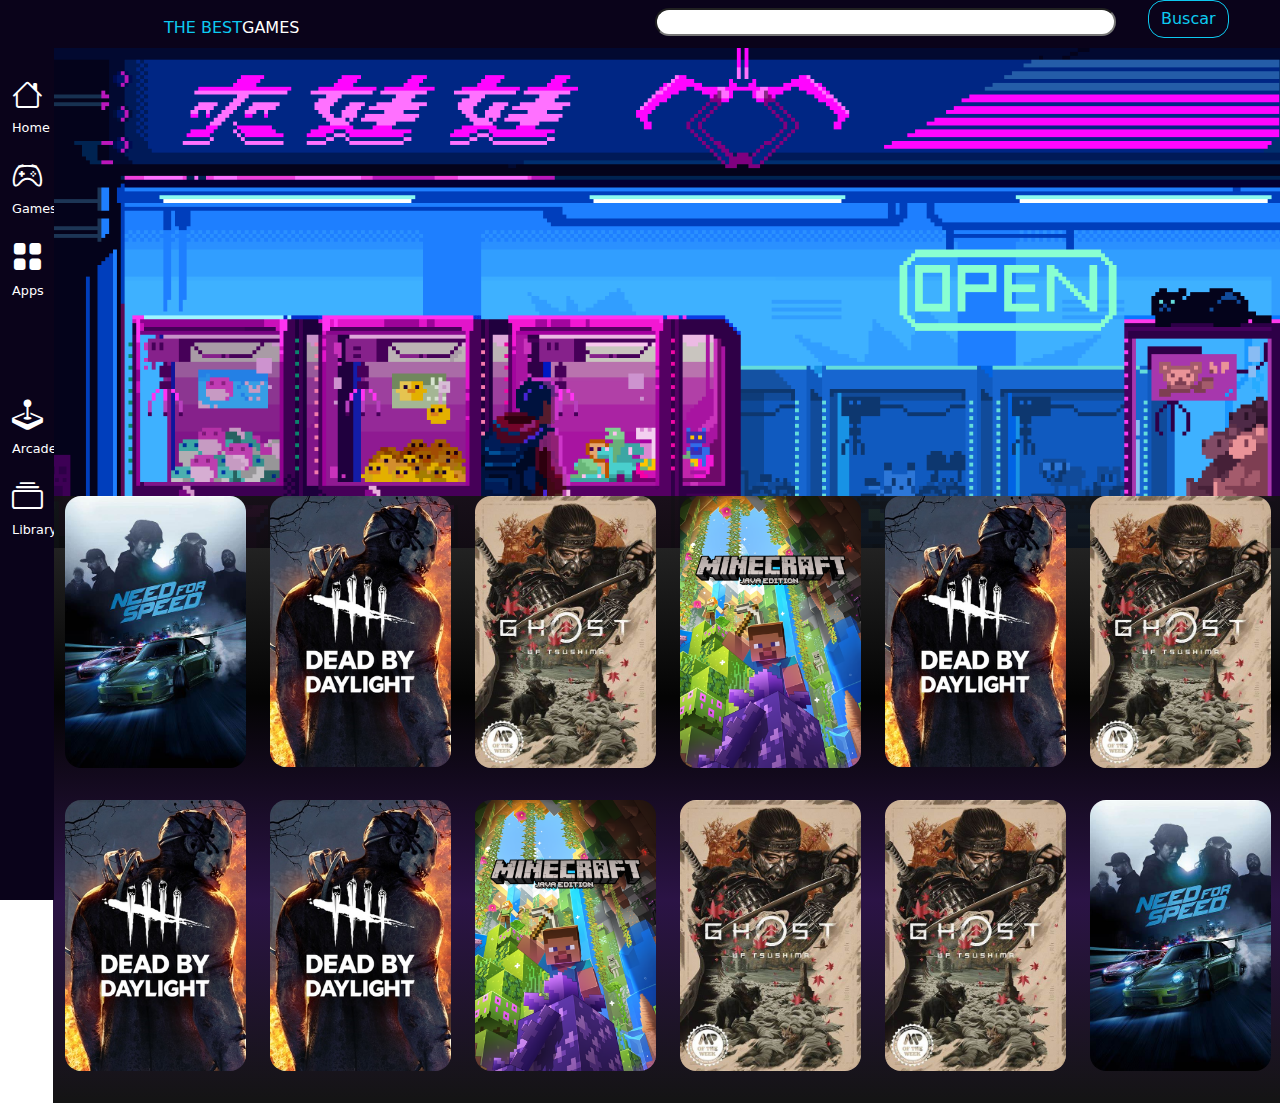
==== arcade.html @ 073401a4 "game" ====
<!DOCTYPE html>
<html lang="en">
<head>
    <meta charset="UTF-8">
    <meta name="viewport" content="width=device-width, initial-scale=1.0">
    <title>Document</title>
    <link href="https://cdn.jsdelivr.net/npm/bootstrap@5.3.3/dist/css/bootstrap.min.css" rel="stylesheet" integrity="sha384-QWTKZyjpPEjISv5WaRU9OFeRpok6YctnYmDr5pNlyT2bRjXh0JMhjY6hW+ALEwIH" crossorigin="anonymous">
    <link rel="stylesheet" href="https://cdn.jsdelivr.net/npm/bootstrap-icons@1.11.3/font/bootstrap-icons.min.css">
    <link rel="stylesheet" href="css/estilos.css">
    <link rel="stylesheet" href="css/game.css">

</head>
<body>
     
    <nav class=" nav fixed-top">
        <div class="col esquina">
            <div class="barra">
                <input type="checkbox" id="menu-toggle">
                <label for="menu-toggle" class="menu-icon pb-2 ">&#9776;</label>
                <div class="row menu-items">
                    <div class="col-12 si ">
                        <div class="row justify-content-center">
                            <div class="col pt-5 mt-4 ps-0 ">
                                <a class="text-decoration-none text-white" href="index.html">
                                    <div class="cursor">
                                        <i class="bi bi-house "></i>
                                        <p>Home</p>
                                    </div>
                                </a>
                               <a href="game.html" class="text-decoration-none text-white">
                                    <div class="cursor">
                                        <i class="bi bi-controller"></i>
                                        <p class="me-3">Games</p>
                                    </div>
                               </a>
                                <a href="apps.html" class="text-decoration-none text-white">
                                    <div class="cursor">
                                        <i class="bi bi-grid-fill"></i>
                                        <p>Apps</p>
                                    </div>
                                </a>
                                
                            </div>
                
                            <div class="col ps-0">
                                <a href="arcade.html" class="text-decoration-none text-white">
                                    <div class="cursor">
                                        <i class="bi bi-joystick"></i>
                                        <p class="">Arcade</p>
                                    </div>
                                </a>
                                
                                <a href="biblioteca.html" class="text-decoration-none text-white">
                                    <div class="cursor">
                                        <i class="bi bi-collection"></i>
                                        <p>Library</p>
                                    </div>
                                </a>
                            </div>
                        </div>
                    </div>
                </div>
            </div>
        </div>
        <div class="container ">
            <div class="row">
                
                
                <div class="col logo">            
                    <a href="#" class="navbar-brand text-white"><span class="text-info">THE BEST</span>GAMES</a>
                </div>
                <div class="col-8">
                    <div class="row">
                        <div class="col-10  text-end">
                            <input class="form-control-md me-2 rounded-4 fs-6">

                        </div>
                        <div class="col-2">
                            <button type="button" class="btn btn-outline-info rounded-4">Buscar</button>

                        </div>
                    </div>
                </div>
            </div>
        </div>
    </nav>

    <div class="fondo_arcade">
       
    </div>

    <div class="seccion ">
        <div class="container-fluid  ">
            <div class="row game_c ">
                <div class="col">
                    <div class="row mb-3 justify-content-center">
                        <div class="col-5 col-md-4 col-lg-2 mb-3 move">
                            <a href="producto.html"><img src="img/n1.jpg" class="rounded-4" alt=""></a>
                        </div>
                        <div class="col-5 col-md-4 col-lg-2 mb-3 move">
                            <a href="producto.html"><img src="img/j5.jpg" class="rounded-4" alt=""></a>
                        </div>
                        <div class="col-5 col-md-4 col-lg-2 mb-3 move">
                            <a href="producto.html"><img src="img/ghost.jpg" class="rounded-4" alt=""></a>
                        </div>
                        <div class="col-5 col-md-4 col-lg-2 mb-3 move">
                            <a href="producto.html"><img src="img/producto2.png" class="rounded-4" alt=""></a>
                        </div>
                        <div class="col-5 col-md-4 col-lg-2 mb-3 move">
                            <a href="producto.html"><img src="img/j5.jpg" class="rounded-4" alt=""></a>
                        </div>
                        <div class="col-5 col-md-4 col-lg-2 mb-3 move">
                            <a href="producto.html"><img src="img/ghost.jpg" class="rounded-4" alt=""></a>
                        </div>
                       
                    </div>
                    <div class="row mb-3 justify-content-center">
                        <div class="col-5 col-md-4 col-lg-2 mb-3 move">
                            <a href="producto.html"><img src="img/j5.jpg" class="rounded-4" alt=""></a>
                        </div>
                        <div class="col-5 col-md-4 col-lg-2 mb-3 move">
                            <a href="producto.html"><img src="img/j5.jpg" class="rounded-4" alt=""></a>
                        </div>
                        
                        <div class="col-5 col-md-4 col-lg-2 mb-3 move">
                            <a href="producto.html"><img src="img/producto2.png" class="rounded-4" alt=""></a>
                        </div>
                       
                        <div class="col-5 col-md-4 col-lg-2 mb-3 move">
                            <a href="producto.html"><img src="img/ghost.jpg" class="rounded-4" alt=""></a>
                        </div>
                        <div class="col-5 col-md-4 col-lg-2 mb-3 move">
                            <a href="producto.html"><img src="img/ghost.jpg" class="rounded-4" alt=""></a>
                        </div>
                        <div class="col-5 col-md-4 col-lg-2 mb-3 move">
                            <a href="producto.html"><img src="img/n1.jpg" class="rounded-4" alt=""></a>
                        </div>
                       
                    </div>
                    
                    
                </div>
            </div>
            
            
            
        </div>

    </div>


    

</body>
</html>
---- css/estilos.css ----
nav{
    background-color: rgb(10, 3, 26);
    width: 100%;
    height: 3em;
    position: fixed;
    color: white;
}
nav .row{
    width: 100%;
    margin: 0;
}

nav input{
    border-radius: 24px 24px;
    width: 80%;
}
nav i{
    font-size: 1.2em;
}
nav h2{
    font-size: 1.5em;
    padding: 0.2em;
    margin-left: 0.5em;
}

.barra{
    background-color: rgb(10, 3, 26);
    width: 3.4em;
    height: 100%;
    position: fixed;
    color: white;
    overflow: hidden;
}
.carrusel .row{
    height: 50%;
    margin-top: 4em;
}
.barra .col{
    font-size: 1.6em;
    text-align: center;
    margin: 0 auto;
    margin-bottom: 3em;
    cursor: pointer;
}
.barra .col p{
    font-size: 0.5em;
}
.barra .cursor{
    display: block;
}
.barra .cursor:hover{
    color: rgba(121, 110, 110, 0.685);
}
.menu-icon{
    display: none;
    font-size: 30px;
    cursor: pointer;
}
.menu-items{
    display: flex;
    
}
#menu-toggle{
    display: none;
}
.menu-items .cursor{
    flex: 1;
}

.fondo{ 
    padding: 1em;
    width: 100%;
    
    background-image: url('..//img/R.jpg');
    background-size: cover;
}

.fondo .col{
    cursor: pointer;
    margin-left: 4.5em;
    
}



img{
    max-width: 100%;
}


#carouselE1, .carousel-item{
    height: 400px;
}
.carrusel{
    width: 90%;
    margin-left: 3.5em;
}
.color{
    background-color: rgba(10, 3, 26, 0.952);
    background-image: linear-gradient( to right, rgb(75, 0, 146),  rgba(26, 10, 63, 0.63), rgba(13, 5, 34, 0.548) );

}

.contenido{
    
    background-color: rgba(10, 3, 26, 0.952);
    background-image: linear-gradient( to right, rgb(75, 0, 146),  rgba(26, 10, 63, 0.63), rgba(13, 5, 34, 0.548) );
    padding-top: 1em;
    padding-bottom: 1em;
    background-size: cover;
}
.contenido .imagen:hover{
    transform: scale(1.02);
    
}
.contenido .imagen{
    background-image: url('..//img/ky.jpg');
    background-size: cover;
    margin-left: 2em;
    cursor: pointer;
    margin-top: 2em;
    height: 300px;
}
.contenido .btn{
    margin-top: 250px;
}
.secret{
    height: 300px;
}
.contenido  .dos{
    background-image: url('..//img/p1.jpg');
    background-size: cover;
   
}
.contenido  .tres{
    background-image: url('..//img/p2.jpg');
    background-size: cover;
   
}
.contenido  .cuatro{
    background-image: url('..//img/p3.jpg');
    background-size: cover;
   
}
.contenido  .cinco{
    background-image: url('..//img/mine.jpg');
    background-size: cover;
   
}
.contenido  .seis{
    background-image: url('..//img/R.jpg');
    background-size: cover;
   
}
.contenido  .siete{
    background-image: url('..//img/maxresdefault.jpg');
    background-size: cover;
   
}
.contenido  .ocho{
    background-image: url('..//img/ky2.jpg');
    background-size: cover;
   
}
.contenido  .nueve{
    background-image: url('..//img/1592562319_787311_1598713886_noticia_normal.jpg');
    background-size: cover;
   
}


.contenido .row{
    width: 95%;
    margin-left: 64px;
    text-align: center;
    margin-top: 1em;
}

.contenido .row h4{
    margin-top: 7em;
}
.contenido p{
    color: white;
}

.container-fluid-dos{
    height: 20em;
   
    margin-top: -4em;
    background-color: rgba(10, 3, 26, 0.952);
    background-image: linear-gradient( to right, rgba(143, 124, 187, 0.952),  rgba(36, 14, 85, 0.952), rgba(10, 3, 26, 0.952) );
}


.container-fluid-tres{
    
    background-image: linear-gradient( to right, rgb(118, 84, 150),  rgba(31, 14, 73, 0.911), rgba(13, 6, 32, 0.973) );

}
.container .col{
    margin-right: 1em;
}



.degrada .uno{
    margin-left: 3em;
}
.degrada{
    margin-top:60px;
}

.container-fluid-tres .primero{
    margin-left: 10em;
}


.ancho{
    width: 96%;
    margin-left: 3.4em;
}
.titu:hover{
    transform: scaleX(0.98);
    transition-duration: 1s;
    cursor: pointer;

}
.fila{
    margin-top: -7em;
}
.fila2{
    margin-top: -3em;
    
}

.opaco{
    
    display: flex;
    justify-content: center;
    align-items: center;
}

.imagenes{
    width: 500px;
    position: relative;
}

.imagenes img{
    width: 100%;
    display: block;
    margin: auto;
}

.content{
    width: 100%;
    height: 100%;
    top: 0;
    left: 0;
    position: absolute;
    background: rgba(0,0,0,0.6);
    display: flex;
    justify-content: center;
    align-items: center;
    flex-direction: column;
    opacity: 0;
    transition: 0.6s;
}
.content:hover{
    opacity: 1;
}
.content > *{
   transform: translateY(25px);
   transition: transform 0.6s;
}
.content:hover > *{
    transform:  translateY(0px); 
}
.slide2 .row{
    width: 90%;
    margin-top: 20px;
}
.slide2{
    margin-left: 2em;
}

.logo{
    margin-top: 1em;
}
.nav input{
    margin-top: 0.5em;
}

.back{
    background-color: rgba(0, 0, 0, 0.884);

}

.walco{
    background-color: rgb(34, 41, 65);
}
@media (max-width: 575px){
    .container-fluid-tres .row{
      
        width: 80%;
    }
    .container-fluid-tres .col-9{
      
        padding-right: 3em;
    }
    .container-fluid-dos {
        display: none;
    }
    
    .menu-items{
        display: none;
        background-color: rgb(10, 3, 26);
        
    }
    .menu-items .si{
        background-color: rgb(10, 3, 26);
        margin-top: -1.2em;
    }
    .fondo{ 
        padding: 1em;
        width: 100%;
        height: 14em;
        background-image: url('..//img/R.jpg');
        background-size: cover;
    }
    .carrusel{
        display: none;
    }
    
    
    .barra{
        background-color: rgba(0, 0, 0, 0);
    }
    .container .esquina{
        margin-left: -6em;
    }

    .menu-icon{
        display: block;
        font-size: 30px;
        cursor: pointer;
    }

    #menu-toggle:checked + .menu-icon + .menu-items {
        display: flex;
    }

    .carousel-item{
        height: 15em;
        width: 110%;
        margin-left: -3em;
        
    }

    .carousel-item img{
        height: 200px;
    }

   
    .logo{
        display: none;
    }
    
    
    .carousel-caption{
        bottom: 20px;
    }
    
    .carrusel{
        margin-left: 1em;
    }
    .container-fluid .col{
        
       margin-left: -2em;
       margin-top: -3em; 

        
    }
   
    .contenido .imagen{
        margin-left: 6em;
    }
    
    
   
}
@media (max-width: 667px){
    
    .menu-items{
        display: none;
        background-color: rgb(10, 3, 26);
    }
    
    .barra{
        background-color: rgba(0, 0, 0, 0);
    }
    .menu-items .si{
        background-color: rgb(10, 3, 26);
        margin-top: -1.2em;
    }

    .menu-icon{
        display: block;
        font-size: 30px;
        cursor: pointer;
       
        margin-left: 0.5em;
    }

    #menu-toggle:checked + .menu-icon + .menu-items {
        display: flex;
    }

    .contenido .row{
        margin-left: 0;
    }

    .carrusel{
        margin-left: 1em;
    }
}


@media (max-width: 767px){
    .carousel-item{
        min-height: 200px;
    }
    .logo{
        display: none;
    }
    .container-fluid-dos{
        display: none;
    }
    
    .carousel-item img{
        height: 300px;
    }
    .carousel-item .desa{
        display: none;
    }
    .carousel-caption{
        bottom: 30px;
    }

    .carousel-caption h5{
        font-size: 50px;
        margin-top: 0;
    }

    .carousel-caption p{
        width: 100%;
        font-size: 16px;
    }

   .bi-arrow-left-circle{
    margin-left: 2em;
   }
    .container-fluid .col{
        margin-left: -0.1em;
        
    }


   

   

    .degrada a{
        margin-left: 14em;
    }
    .degrada .texto p, .texto h4{
       display: none;
    }

    .container-fluid-tres .primero, .container-fluid-tres .segundo, .container-fluid-tres .tercero{
        margin-left: 8em;
    }
}



@media (min-width: 767px) and (max-width: 1115px){
   
    .container-fluid .col{
        margin-top: 1em;
        margin-left: 3em;
        
    }



   

    
}
---- css/game.css ----
*{
    margin: 0;
    padding: 0;
}

.fondo_game{
    height: 300px;
    width: 96.1%;
    margin-left: 53px;
    margin-top: 48px;
    background-image: url('..//img/c1.jpg');
    background-size: cover;
}

.game_c{
    margin-top: -100px;
    background-color: rgba(0, 0, 0, 0.884);
    background-image: linear-gradient(360deg, rgba(0, 0, 0, 0.336),rgba(46, 17, 78, 0.815),rgba(0, 0, 0, 0.877),rgba(255, 255, 255, 0.062));
}

.game_c .move:hover{
    transform: scale(1.02);

}
.seccion{
    width: 96.1%;
    margin-left: 53px;
    margin-top: 48px;
}

.uno{
    margin-top: 50px;
}
.seccion .cart:hover{
    transform: scale(1.02);
}
.seccion .second{
    background-color: rgb(25, 25, 43);
    margin-top: -49px;
}
.card{
    background-color: rgba(92, 88, 88, 0.616);
}

.cartaima{
    height: 150px;
    background-image: linear-gradient(rgb(8, 10, 36),rgba(8, 15, 36, 0.747),rgba(14, 36, 61, 0.507),rgba(24, 59, 112, 0.781));
}

.cartaima img{
    width: 50%;
    
}
.azul{
    background-color: rgb(8, 15, 20);

}

.fondo_arcade{
    background-image: url('..//img/214388.gif');
    background-size: cover;
    height: 500px;
    width: 1298px;
    margin-left: 51px;
    margin-top: 48px;
}



@media (max-width: 667px){
    .seccion{
        width: 100%;
        margin-left: 0;
        margin-top: 0;
    }
    
    .fondo_game{
        height: 300px;
        width: 100%;
        margin-left: 0;
        margin-top: 0;
        background-image: url('..//img/c1.jpg');
        background-size: cover;
    }

    .game_c{
        margin-top: -80px;
        background-color: rgba(0, 0, 0, 0.884);
        background-image: linear-gradient(360deg, rgba(0, 0, 0, 0.336),rgba(46, 17, 78, 0.815),rgba(0, 0, 0, 0.877),rgba(255, 255, 255, 0.062));
    }
   
    .game_c .move{
        margin-left: 20px;
    }

    .fondo_arcade{
        background-image: url('..//img/214388.gif');
        background-size: cover;
        height: 500px;
        width: 1298px;
        margin-left: 0;
        margin-top: 48px;
    }
}
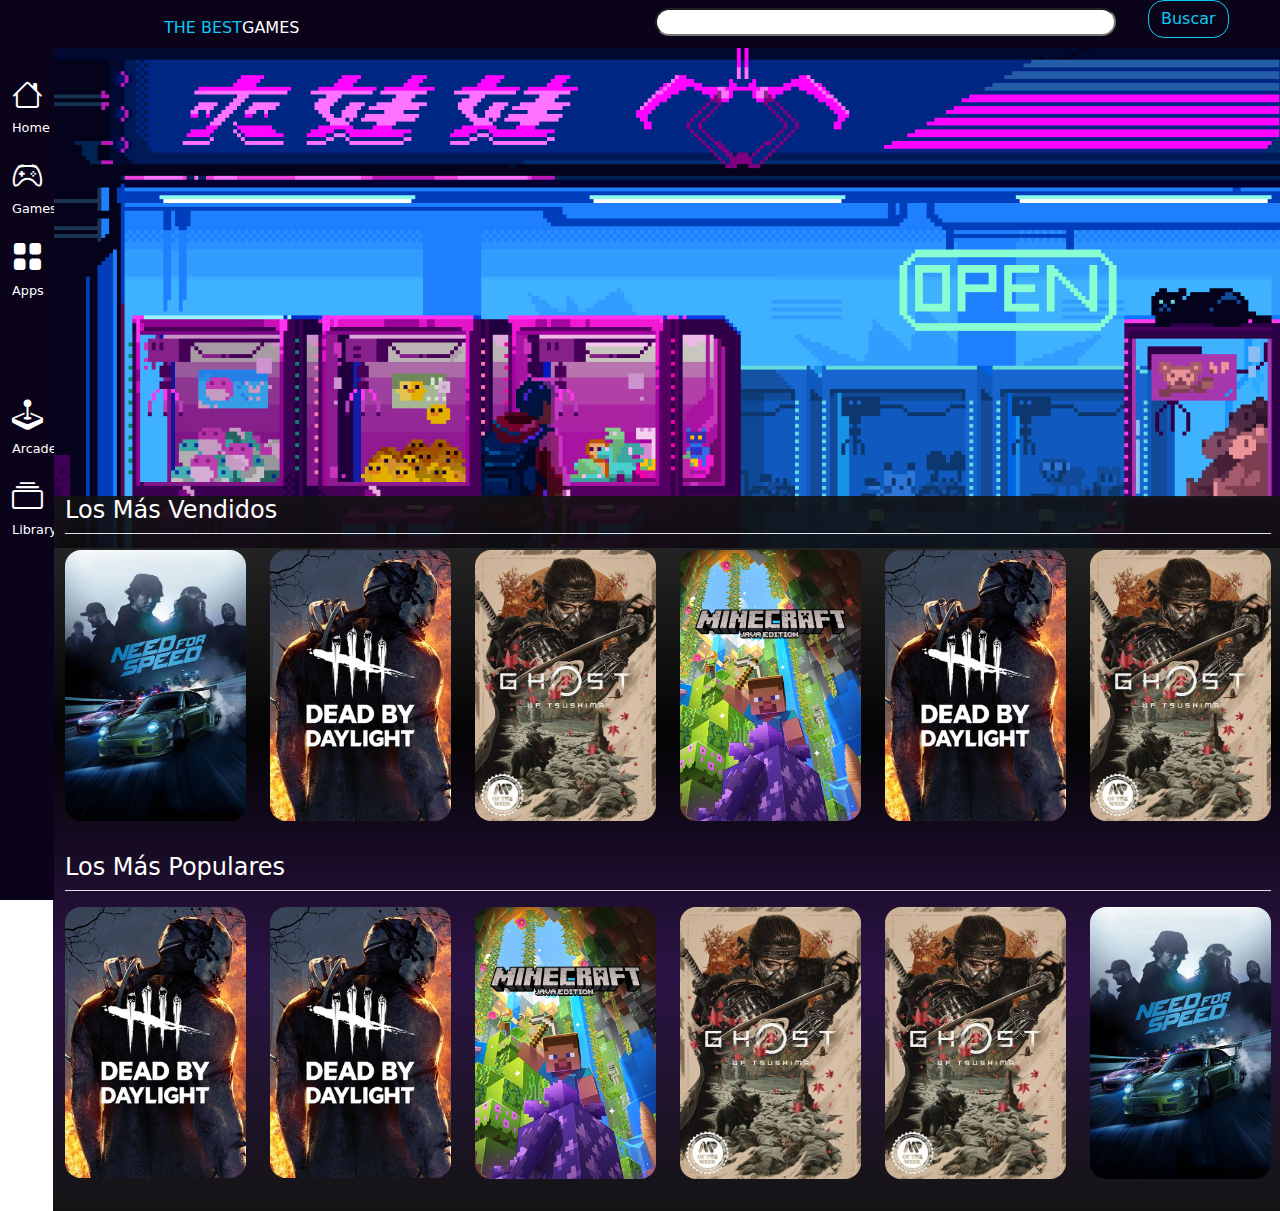
==== commit 9de9fb1c: "game" ====
--- a/arcade.html
+++ b/arcade.html
@@ -20,6 +20,7 @@
                 <div class="row menu-items">
                     <div class="col-12 si ">
                         <div class="row justify-content-center">
+                           
                             <div class="col pt-5 mt-4 ps-0 ">
                                 <a class="text-decoration-none text-white" href="index.html">
                                     <div class="cursor">
@@ -94,6 +95,9 @@
             <div class="row game_c ">
                 <div class="col">
                     <div class="row mb-3 justify-content-center">
+                        <div class="col-12 text-white pb-2 ">
+                            <h4 class="pb-2 border-bottom">Los Más Vendidos</h4>
+                        </div>
                         <div class="col-5 col-md-4 col-lg-2 mb-3 move">
                             <a href="producto.html"><img src="img/n1.jpg" class="rounded-4" alt=""></a>
                         </div>
@@ -115,6 +119,9 @@
                        
                     </div>
                     <div class="row mb-3 justify-content-center">
+                        <div class="col-12 text-white pb-2 ">
+                            <h4 class="pb-2 border-bottom">Los Más Populares</h4>
+                        </div>
                         <div class="col-5 col-md-4 col-lg-2 mb-3 move">
                             <a href="producto.html"><img src="img/j5.jpg" class="rounded-4" alt=""></a>
                         </div>
